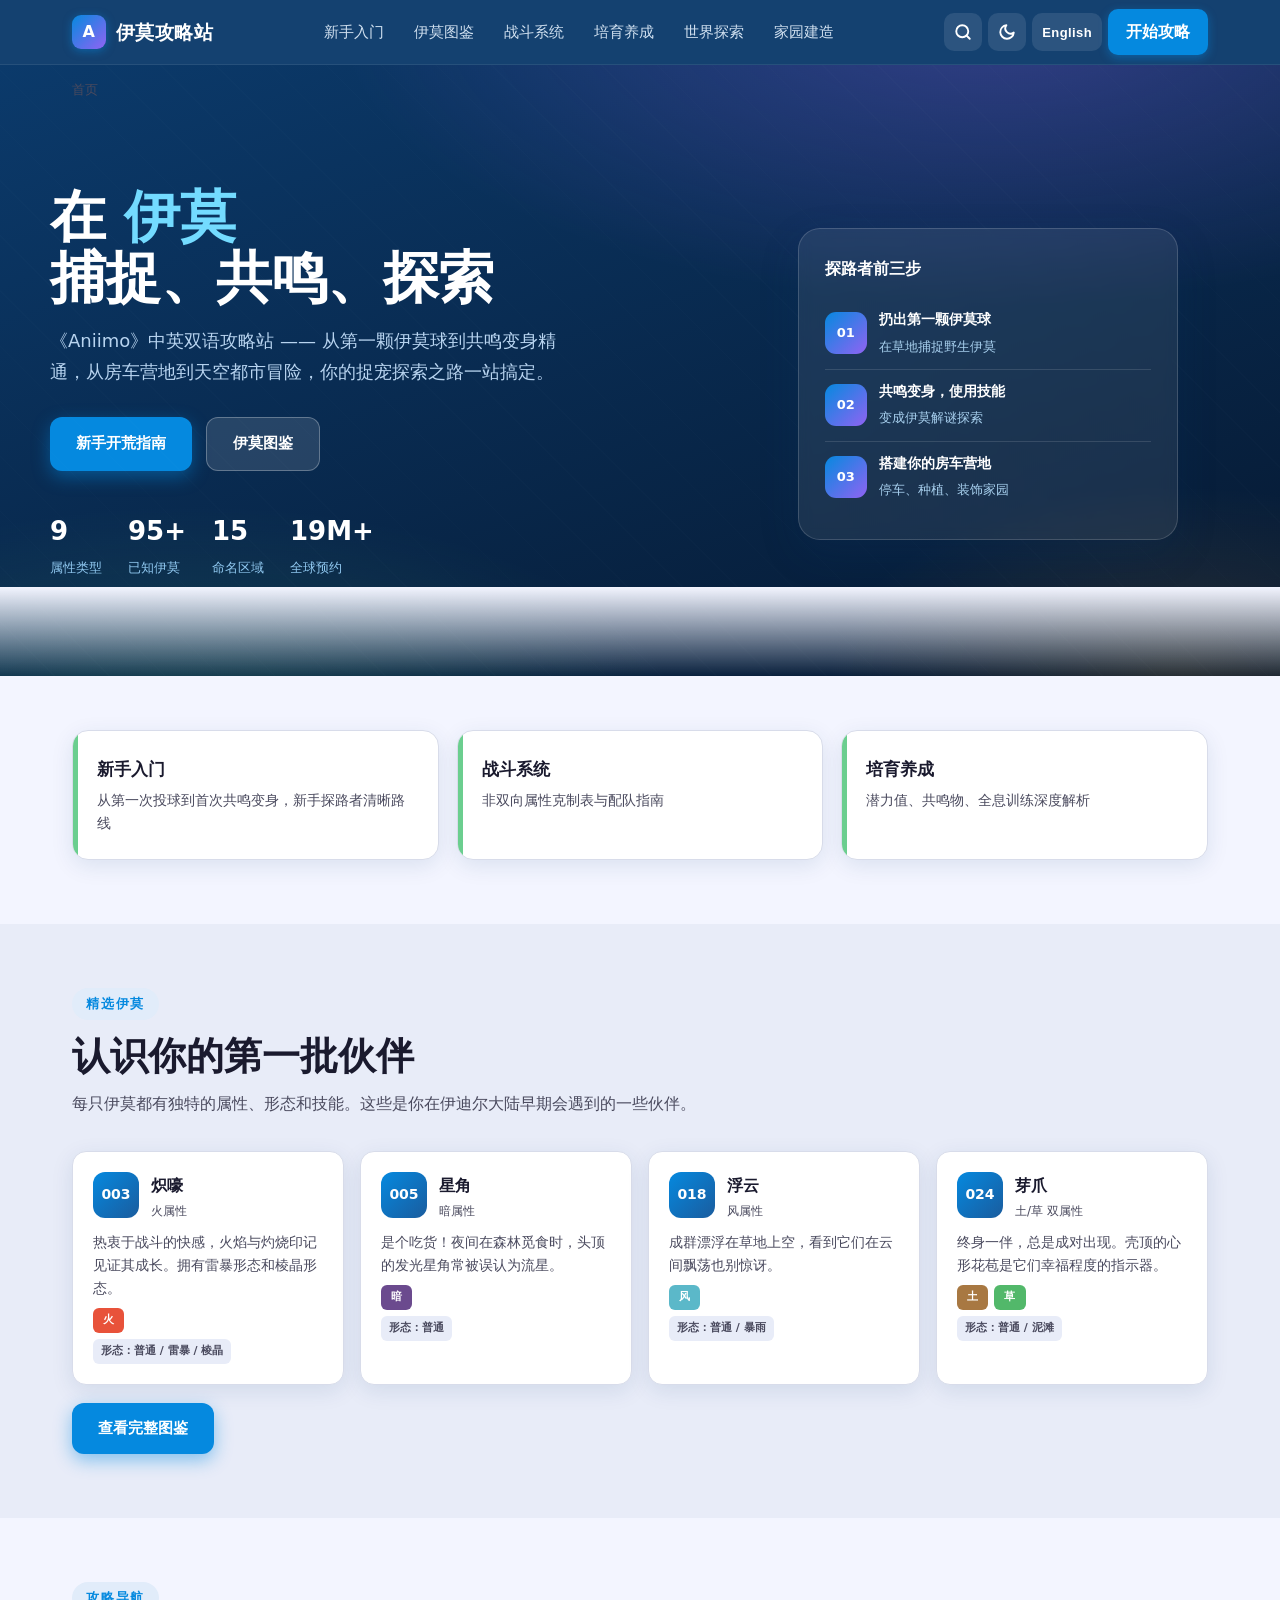
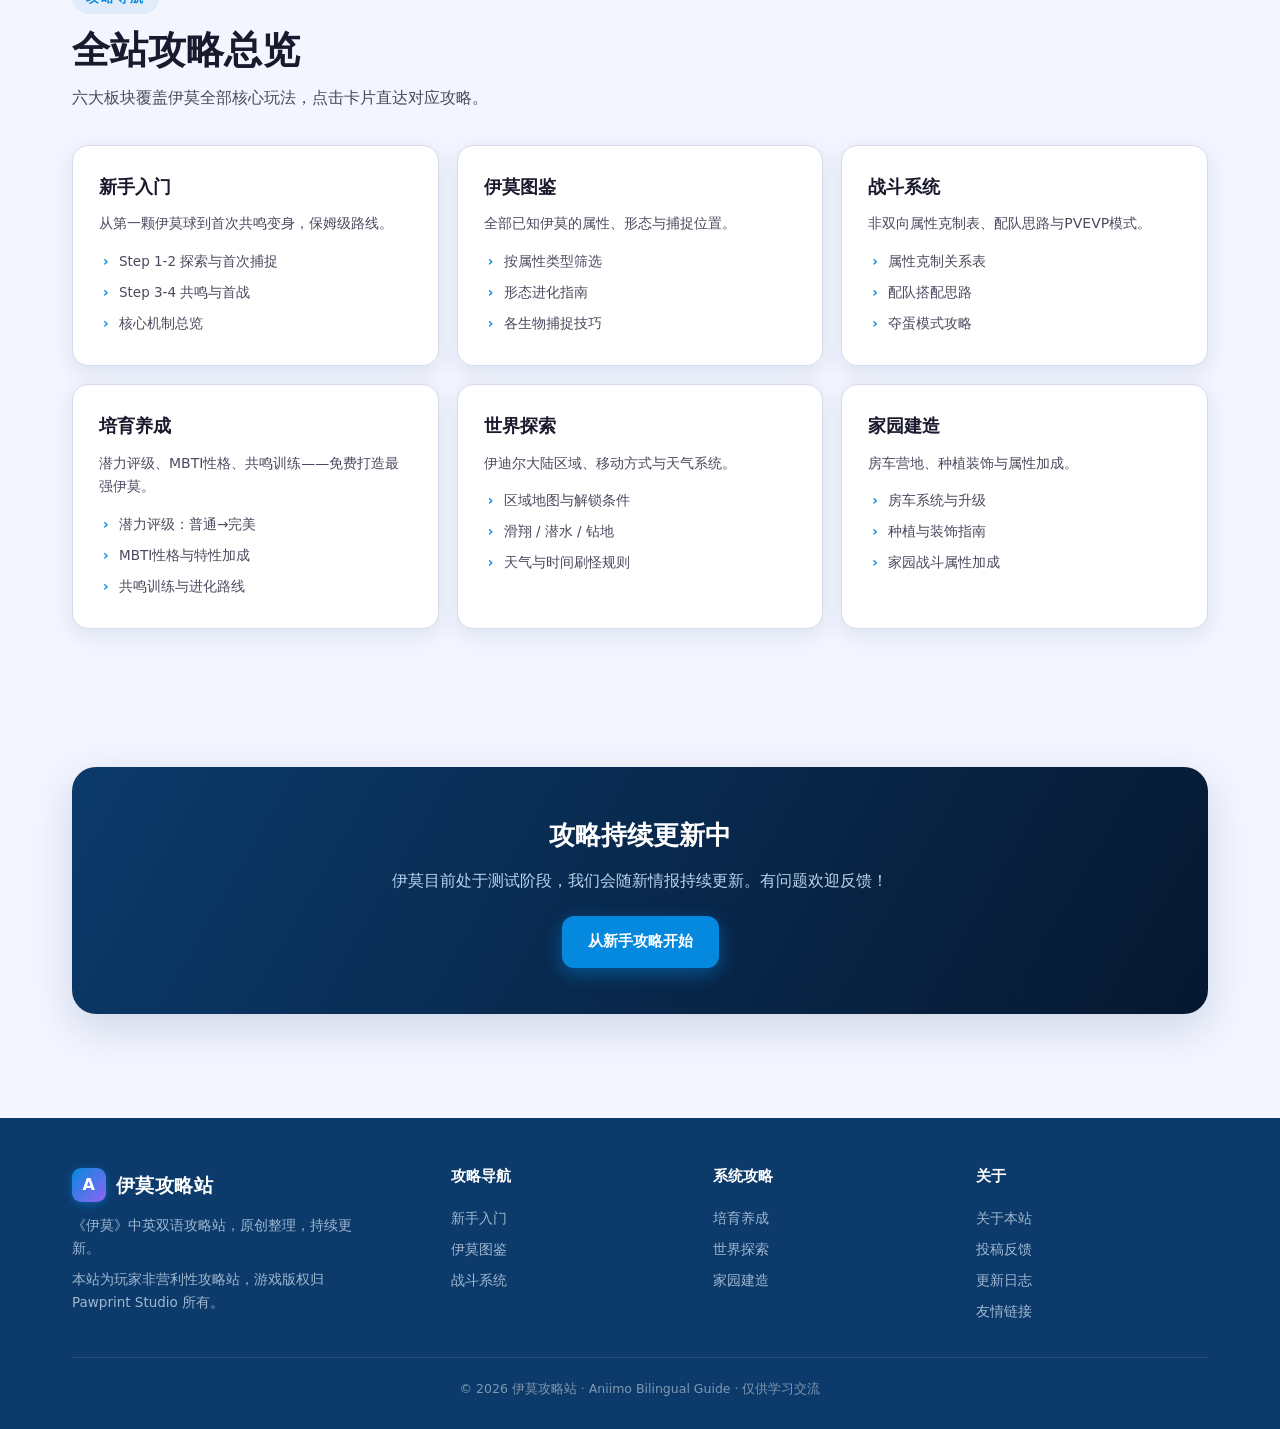
==== index.html @ c6b28637 "feat: Aniimo bilingual guide site - all pages complete with verified game data" ====
<!DOCTYPE html>
<html lang="zh-CN">
<head>
<meta charset="UTF-8">
<meta name="viewport" content="width=device-width, initial-scale=1.0">
<title>伊莫攻略站 | Aniimo 中英双语游戏攻略</title>
<meta name="description" content="《伊莫》(Aniimo) 中英双语攻略站：新手入门、伊莫图鉴、属性克制与战斗配队、培育养成深度解析、伊迪尔大陆世界探索、家园房车建造。免费开放世界捉宠RPG一站式攻略。">
<meta name="keywords" content="伊莫,Aniimo,攻略,捉宠,开放世界,属性克制,培育养成,伊迪尔大陆,家园建造,共鸣变身,Pawprint Studio">
<link rel="stylesheet" href="css/style.css">
<script type="application/ld+json">
{"@context":"https://schema.org","@type":"WebSite","name":"伊莫攻略站","alternateName":"Aniimo Bilingual Guide","inLanguage":"zh-CN","url":"index.html","about":"《伊莫》(Aniimo) 中英双语攻略站：新手入门、伊莫图鉴、属性克制与战斗配队、培育养成、世界探索、家园建造"}
</script>
</head>
<body>

<!-- ===== NAV ===== -->
<header class="nav">
  <div class="wrap nav-inner">
    <a href="index.html" class="brand"><span class="logo">A</span><span data-i18n="brand">伊莫攻略站</span></a>
    <nav class="nav-links" id="navLinks">
      <a href="getting-started.html" data-i18n="nav.getting-started">新手入门</a>
      <a href="creatures.html" data-i18n="nav.creatures">伊莫图鉴</a>
      <a href="combat.html" data-i18n="nav.combat">战斗系统</a>
      <a href="breeding.html" data-i18n="nav.breeding">培育养成</a>
      <a href="explore.html" data-i18n="nav.explore">世界探索</a>
      <a href="homeland.html" data-i18n="nav.homeland">家园建造</a>
    </nav>
    <div class="nav-utils">
      <button class="nav-btn search-btn" aria-label="搜索"><svg width="18" height="18" viewBox="0 0 24 24" fill="none" stroke="currentColor" stroke-width="2.5" stroke-linecap="round" stroke-linejoin="round"><circle cx="11" cy="11" r="8"/><line x1="21" y1="21" x2="16.65" y2="16.65"/></svg></button>
      <button class="nav-btn dark-btn" aria-label="暗色模式"><svg width="18" height="18" viewBox="0 0 24 24" fill="none" stroke="currentColor" stroke-width="2.5" stroke-linecap="round" stroke-linejoin="round"><path d="M21 12.79A9 9 0 1 1 11.21 3 7 7 0 0 0 21 12.79z"/></svg></button>
      <button class="nav-btn lang-btn" aria-label="语言">English</button>
      <a href="getting-started.html" class="nav-cta" data-i18n="nav.cta.start">开始攻略</a>
    </div>
    <button class="burger" id="burger" aria-label="菜单"><span></span><span></span><span></span></button>
  </div>
</header>

<!-- ===== HERO ===== -->
<div class="hero" id="top">
  <div class="wrap" style="padding-top:14px">
    <div class="breadcrumb" style="color:#b8d4f0"><span data-en="Home">首页</span></div>
  </div>
  <div class="wrap hero-grid">
    <div>
      <h1 data-en="Catch, Twine &amp; Explore&lt;br&gt;in &lt;span&gt;Aniimo&lt;/span&gt;">在 <span>伊莫</span><br>捕捉、共鸣、探索</h1>
      <p class="tag" data-en="The Aniimo bilingual guide — from your first Aniipod throw to Twining mastery, from RV camping to sky-city adventures. Your creature-catching journey, all in one place.">《Aniimo》中英双语攻略站 —— 从第一颗伊莫球到共鸣变身精通，从房车营地到天空都市冒险，你的捉宠探索之路一站搞定。</p>
      <div class="hero-btns">
        <a href="getting-started.html" class="btn btn-primary" data-en="Beginner Guide">新手开荒指南</a>
        <a href="creatures.html" class="btn btn-ghost" data-en="Aniimo Codex">伊莫图鉴</a>
      </div>
      <div class="hero-stats">
        <div class="s"><b>9</b><small data-en="Element Types">属性类型</small></div>
        <div class="s"><b>95+</b><small data-en="Known Aniimo">已知伊莫</small></div>
        <div class="s"><b>15</b><small data-en="Regions">命名区域</small></div>
        <div class="s"><b>19M+</b><small data-en="Pre-Registered">全球预约</small></div>
      </div>
    </div>
    <div class="hero-art">
      <div class="island-card">
        <h3 data-en="First 3 Steps as a Pathfinder">探路者前三步</h3>
        <div class="day-row"><div class="day-badge">01</div><div class="t"><b data-en="Throw Your First Aniipod">扔出第一颗伊莫球</b><small data-en="Catch a wild Aniimo in the meadows">在草地捕捉野生伊莫</small></div></div>
        <div class="day-row"><div class="day-badge">02</div><div class="t"><b data-en="Twine &amp; Use Skills">共鸣变身，使用技能</b><small data-en="Transform into Aniimo to solve puzzles">变成伊莫解谜探索</small></div></div>
        <div class="day-row"><div class="day-badge">03</div><div class="t"><b data-en="Build Your RV Camp">搭建你的房车营地</b><small data-en="Park, farm, and decorate your homeland">停车、种植、装饰家园</small></div></div>
      </div>
    </div>
  </div>
</div>

<!-- ===== QUICK ACCESS ===== -->
<section style="padding-top:54px">
  <div class="wrap">
    <div class="quick">
      <a href="getting-started.html" class="qcard"><h3 data-en="Beginner Guide">新手入门</h3><p data-en="From first throw to first Twine — a clear path for new Pathfinders">从第一次投球到首次共鸣变身，新手探路者清晰路线</p></a>
      <a href="combat.html" class="qcard"><h3 data-en="Combat System">战斗系统</h3><p data-en="Non-bidirectional type chart &amp; team building guide">非双向属性克制表与配队指南</p></a>
      <a href="breeding.html" class="qcard"><h3 data-en="Breeding">培育养成</h3><p data-en="Potential, resonance, training — deep dive into stats">潜力值、共鸣物、全息训练深度解析</p></a>
    </div>
  </div>
</section>

<!-- ===== FEATURED ANIIMO ===== -->
<section class="bg-alt">
  <div class="wrap">
    <span class="eyebrow" data-en="Featured Aniimo">精选伊莫</span>
    <h2 class="title" data-en="Meet Your First Companions">认识你的第一批伙伴</h2>
    <p class="subtitle" data-en="Each Aniimo has unique types, forms, and abilities. Here are some you'll encounter early in Idyll.">每只伊莫都有独特的属性、形态和技能。这些是你在伊迪尔大陆早期会遇到的一些伙伴。</p>
    <div class="res-grid">
      <div class="creature-card">
        <div class="creature-head">
          <div class="creature-no">003</div>
          <div><h4 data-en="Scorchhowl">炽嚎</h4><div class="cn-name" data-en="Fire type">火属性</div></div>
        </div>
        <p data-en="Loves the thrill of battle. Flame and burning marks mark their growth. Has Thunderstorm and Prismana forms.">热衷于战斗的快感，火焰与灼烧印记见证其成长。拥有雷暴形态和棱晶形态。</p>
        <div class="type-row"><span class="type-badge t-fire" data-en="Fire">火</span></div>
        <div class="form-tag" data-en="Forms: Normal / Thunderstorm / Prismana">形态：普通 / 雷暴 / 棱晶</div>
      </div>
      <div class="creature-card">
        <div class="creature-head">
          <div class="creature-no">005</div>
          <div><h4 data-en="Celestis">星角</h4><div class="cn-name" data-en="Dark type">暗属性</div></div>
        </div>
        <p data-en="Loves food! The glowing stars on their heads are often mistaken for comets when they search the forest at night.">是个吃货！夜间在森林觅食时，头顶的发光星角常被误认为流星。</p>
        <div class="type-row"><span class="type-badge t-dark" data-en="Dark">暗</span></div>
        <div class="form-tag" data-en="Forms: Normal">形态：普通</div>
      </div>
      <div class="creature-card">
        <div class="creature-head">
          <div class="creature-no">018</div>
          <div><h4 data-en="Nimbi">浮云</h4><div class="cn-name" data-en="Wind type">风属性</div></div>
        </div>
        <p data-en="Floats in small groups above grasslands. Don't be surprised to see them drifting in the clouds.">成群漂浮在草地上空，看到它们在云间飘荡也别惊讶。</p>
        <div class="type-row"><span class="type-badge t-wind" data-en="Wind">风</span></div>
        <div class="form-tag" data-en="Forms: Normal / Rainstorm">形态：普通 / 暴雨</div>
      </div>
      <div class="creature-card">
        <div class="creature-head">
          <div class="creature-no">024</div>
          <div><h4 data-en="Budclaw">芽爪</h4><div class="cn-name" data-en="Earth / Grass dual type">土/草 双属性</div></div>
        </div>
        <p data-en="Mates for life, always found in pairs. The heartbloom atop their shells shows their happiness.">终身一伴，总是成对出现。壳顶的心形花苞是它们幸福程度的指示器。</p>
        <div class="type-row"><span class="type-badge t-earth" data-en="Earth">土</span><span class="type-badge t-grass" data-en="Grass">草</span></div>
        <div class="form-tag" data-en="Forms: Normal / Mudflat">形态：普通 / 泥滩</div>
      </div>
    </div>
    <div style="margin-top:18px"><a href="creatures.html" class="btn btn-primary" data-en="View Full Codex">查看完整图鉴</a></div>
  </div>
</section>

<!-- ===== GUIDE OVERVIEW ===== -->
<section>
  <div class="wrap">
    <span class="eyebrow" data-en="Guide Navigation">攻略导航</span>
    <h2 class="title" data-en="Site Guide Overview">全站攻略总览</h2>
    <p class="subtitle" data-en="Six sections covering all core Aniimo gameplay. Click a card to jump to the guide.">六大板块覆盖伊莫全部核心玩法，点击卡片直达对应攻略。</p>
    <div class="feature-grid">
      <a href="getting-started.html" class="fcard"><h4 data-en="Beginner Guide">新手入门</h4><p data-en="From your first Aniipod to your first Twine — a step-by-step path.">从第一颗伊莫球到首次共鸣变身，保姆级路线。</p><ul><li data-en="Step 1-2: Explore &amp; first catches">Step 1-2 探索与首次捕捉</li><li data-en="Step 3-4: Twining &amp; first battles">Step 3-4 共鸣与首战</li><li data-en="Core mechanics overview">核心机制总览</li></ul></a>
      <a href="creatures.html" class="fcard"><h4 data-en="Aniimo Codex">伊莫图鉴</h4><p data-en="All known Aniimo with types, forms, and catch locations.">全部已知伊莫的属性、形态与捕捉位置。</p><ul><li data-en="Filterable by element type">按属性类型筛选</li><li data-en="Form evolution guide">形态进化指南</li><li data-en="Catch tips per creature">各生物捕捉技巧</li></ul></a>
      <a href="combat.html" class="fcard"><h4 data-en="Combat System">战斗系统</h4><p data-en="Non-bidirectional type chart, team building, and PVEVP mode.">非双向属性克制表、配队思路与PVEVP模式。</p><ul><li data-en="Type effectiveness chart">属性克制关系表</li><li data-en="Team comp strategies">配队搭配思路</li><li data-en="Egg Heist PVEVP guide">夺蛋模式攻略</li></ul></a>
      <a href="breeding.html" class="fcard"><h4 data-en="Breeding">培育养成</h4><p data-en="Potential Score, MBTI traits, Resonance Training — max your Aniimo for free.">潜力评级、MBTI性格、共鸣训练——免费打造最强伊莫。</p><ul><li data-en="Potential: Common → Perfect">潜力评级：普通→完美</li><li data-en="MBTI personality &amp; trait buffs">MBTI性格与特性加成</li><li data-en="Resonance Training &amp; evolution">共鸣训练与进化路线</li></ul></a>
      <a href="explore.html" class="fcard"><h4 data-en="World Explore">世界探索</h4><p data-en="Idyll continent regions, movement, and weather.">伊迪尔大陆区域、移动方式与天气系统。</p><ul><li data-en="Region map &amp; unlock conditions">区域地图与解锁条件</li><li data-en="Glide / Dive / Burrow">滑翔 / 潜水 / 钻地</li><li data-en="Weather &amp; time spawn rules">天气与时间刷怪规则</li></ul></a>
      <a href="homeland.html" class="fcard"><h4 data-en="Homeland">家园建造</h4><p data-en="RV camping, farming, decoration, and stat bonuses.">房车营地、种植装饰与属性加成。</p><ul><li data-en="RV system &amp; upgrades">房车系统与升级</li><li data-en="Farming &amp; decoration guide">种植与装饰指南</li><li data-en="Homeland combat bonuses">家园战斗属性加成</li></ul></a>
    </div>
  </div>
</section>

<!-- ===== CTA ===== -->
<section>
  <div class="wrap">
    <div class="cta-strip">
      <h3 data-en="Guides Continuously Updated">攻略持续更新中</h3>
      <p data-en="Aniimo is currently in testing. We'll update content as new info arrives. Feedback welcome!">伊莫目前处于测试阶段，我们会随新情报持续更新。有问题欢迎反馈！</p>
      <a href="getting-started.html" class="btn btn-primary" data-en="Start with Beginner Guide">从新手攻略开始</a>
    </div>
  </div>
</section>

<!-- ===== FOOTER ===== -->
<footer>
  <div class="wrap">
    <div class="foot-grid">
      <div class="foot-brand">
        <a href="index.html" class="brand" style="color:#fff"><span class="logo">A</span><span data-en="Aniimo Guide">伊莫攻略站</span></a>
        <p data-i18n="foot.branddesc">《伊莫》中英双语攻略站，原创整理，持续更新。</p>
        <p class="disclaimer" data-en="This is a non-profit fan guide site. Game rights belong to Pawprint Studio.">本站为玩家非营利性攻略站，游戏版权归 Pawprint Studio 所有。</p>
      </div>
      <div><h4 data-i18n="foot.nav">攻略导航</h4><a href="getting-started.html" data-en="Beginner">新手入门</a><a href="creatures.html" data-en="Codex">伊莫图鉴</a><a href="combat.html" data-en="Combat">战斗系统</a></div>
      <div><h4 data-i18n="foot.systems">系统攻略</h4><a href="breeding.html" data-en="Breeding">培育养成</a><a href="explore.html" data-en="Explore">世界探索</a><a href="homeland.html" data-en="Homeland">家园建造</a></div>
      <div><h4 data-i18n="foot.about">关于</h4><a href="#" data-i18n="foot.aboutus">关于本站</a><a href="#" data-i18n="foot.feedback">投稿反馈</a><a href="#" data-i18n="foot.changelog">更新日志</a><a href="#" data-en="Links">友情链接</a></div>
    </div>
    <div class="foot-bottom" data-i18n="foot.copy">© 2026 伊莫攻略站 · Aniimo Bilingual Guide · 仅供学习交流</div>
  </div>
</footer>

<button id="toTop" aria-label="返回顶部" data-en="Top">顶部</button>
<div class="search-overlay" id="searchOverlay">
  <div class="search-panel">
    <div class="search-input-wrap">
      <span class="s-ico"></span>
      <input type="text" placeholder="搜索伊莫、属性、攻略…">
      <button class="search-close" aria-label="关闭">×</button>
    </div>
    <div class="search-results"></div>
  </div>
</div>
<script src="js/common.js"></script>
</body>
</html>
---- css/style.css ----
/* ===== Aniimo Guide - Shared Styles ===== */
:root{
  --sky-deep:#0B3A6B;      /* 深空蓝 - 导航/hero背景 */
  --sky:#1A5C9E;           /* 天空蓝 */
  --azure:#0589DF;         /* 亮天蓝 - 主操作色 */
  --azure-2:#3BA8F0;       /* 浅天蓝 */
  --cyan:#73DBFF;          /* 青光 - 高亮点缀 */
  --violet:#9063F3;        /* 幻紫 - 共鸣/Twine系统 */
  --violet-2:#A373D2;      /* 浅紫 */
  --leaf:#51B17A;          /* 翠绿 - 探索/自然 */
  --leaf-2:#6BCE8F;        /* 浅翠绿 */
  --amber:#E8A534;         /* 琥珀金 - 冒险/CTA */
  --amber-2:#F5C054;       /* 亮琥珀 */
  --coral:#E46161;         /* 珊瑚红 - 危险/火属性 */
  --ink:#1A1A2E;           /* 墨蓝黑 */
  --ink-soft:#4A4A5E;      /* 柔墨 */
  --heading:#1A1A2E;       /* 标题色 */
  --mist:#F3F5FF;          /* 雾白背景 */
  --mist-2:#E8ECF8;        /* 浅雾 */
  --mist-3:#FAFBFE;        /* 极浅雾 */
  --line:#D8DCEA;          /* 分割线 */
  --card:#ffffff;
  --shadow:0 6px 22px rgba(11,58,107,.10);
  --shadow-lg:0 14px 40px rgba(11,58,107,.16);
  --radius:16px;
  --maxw:1180px;
}
*{box-sizing:border-box;margin:0;padding:0}
html{scroll-behavior:smooth;scroll-padding-top:78px}
body{
  font-family:"Segoe UI","PingFang SC","Microsoft YaHei",system-ui,sans-serif;
  color:var(--ink);
  background:var(--mist);
  line-height:1.7;
  -webkit-font-smoothing:antialiased;
  transition:background .3s,color .3s;
}
a{color:inherit;text-decoration:none}
img{max-width:100%;display:block}

/* ===== DARK MODE ===== */
body.dark{
  --sky-deep:#061830;
  --heading:#e0e6f5;
  --sky:#0F2D52;
  --ink:#dde2f0;
  --ink-soft:#a0a8c0;
  --mist:#0E1220;
  --mist-2:#141a2e;
  --mist-3:#0A0E1A;
  --line:#252D45;
  --card:#161C2E;
  --shadow:0 6px 22px rgba(0,0,0,.4);
  --shadow-lg:0 14px 40px rgba(0,0,0,.55);
}
body.dark .bg-alt{background:#0C1020}
body.dark tr:hover td{background:#1C2238}
body.dark .chip{background:var(--card)}
body.dark .search-box{background:var(--card)}
body.dark .calc-result{background:#121828}
body.dark .stat-pill{background:var(--mist-2)}
body.dark .type-badge{opacity:.9}
body.dark .eyebrow{background:#1E2440}
body.dark .tagline{background:#121A2E;color:var(--cyan)}
body.dark .creature-card .type-row{background:var(--mist-2)}
body.dark .calc-result .rline .pos{color:#4ade80}
body.dark .map-card .num{color:#161C2E}

.wrap{max-width:var(--maxw);margin:0 auto;padding:0 22px}
section{padding:64px 0}

/* ===== Typography ===== */
.eyebrow{
  display:inline-block;font-size:13px;font-weight:700;letter-spacing:.14em;
  text-transform:uppercase;color:var(--azure);background:#E1ECFA;
  padding:5px 14px;border-radius:999px;margin-bottom:14px;
}
h2.title{font-size:clamp(26px,4vw,38px);line-height:1.2;color:var(--heading);margin-bottom:10px;font-weight:800}
.subtitle{color:var(--ink-soft);max-width:680px;margin-bottom:34px;font-size:16px}
.lead{font-size:17px}

/* ===== NAV ===== */
header.nav{
  position:sticky;top:0;z-index:100;
  background:rgba(11,58,107,.96);backdrop-filter:blur(8px);
  border-bottom:1px solid rgba(255,255,255,.08);
}
.nav-inner{display:flex;align-items:center;justify-content:space-between;height:64px;flex-wrap:nowrap;gap:12px}
.brand{display:flex;align-items:center;gap:10px;color:#fff;font-weight:800;font-size:19px;letter-spacing:.02em;flex-shrink:0;white-space:nowrap}
.brand .logo{
  width:34px;height:34px;border-radius:9px;display:grid;place-items:center;
  background:linear-gradient(135deg,var(--azure),var(--violet));font-size:16px;font-weight:900;color:#fff;
  box-shadow:0 2px 8px rgba(5,137,223,.5);
}
.nav-links{display:flex;align-items:center;gap:4px}
.nav-links a{
  color:#d0e0f0;font-size:14.5px;font-weight:500;padding:8px 13px;border-radius:9px;transition:.18s;
}
.nav-links a:hover{background:rgba(255,255,255,.12);color:#fff}
.nav-links a.active{background:rgba(144,99,243,.25);color:var(--violet-2)}
.nav-cta{
  background:var(--azure);color:#fff!important;padding:9px 18px;border-radius:10px;font-weight:700;
  box-shadow:0 3px 10px rgba(5,137,223,.45);
}
.nav-cta:hover{background:var(--azure-2);transform:translateY(-1px)}
.burger{display:none;flex-direction:column;gap:5px;background:none;border:0;cursor:pointer;padding:8px}
.burger span{width:24px;height:2.5px;background:#fff;border-radius:2px;transition:.25s}

/* nav utility buttons (search / dark / lang) */
.nav-utils{display:flex;align-items:center;gap:6px;flex-shrink:0}
.nav-btn{
  width:38px;height:38px;border-radius:10px;border:0;cursor:pointer;background:rgba(255,255,255,.1);
  color:#fff;font-size:14px;font-weight:700;display:grid;place-items:center;transition:.18s;flex-shrink:0;
}
.nav-btn:hover{background:rgba(255,255,255,.22)}
.nav-btn.lang-btn{width:auto;padding:0 10px;font-size:13px;font-weight:700;letter-spacing:.03em}
.nav-btn svg{display:block;color:#fff}
.search-input-wrap .s-ico{display:grid;place-items:center;color:var(--ink-soft)}
.search-input-wrap .s-ico svg{display:block}

/* ===== SEARCH OVERLAY ===== */
.search-overlay{
  position:fixed;inset:0;z-index:200;background:rgba(6,24,48,.85);backdrop-filter:blur(6px);
  display:none;align-items:flex-start;justify-content:center;padding-top:12vh;
}
.search-overlay.show{display:flex}
.search-panel{
  width:100%;max-width:640px;background:var(--card);border:1px solid var(--line);border-radius:18px;
  box-shadow:var(--shadow-lg);overflow:hidden;margin:0 16px;
}
.search-input-wrap{display:flex;align-items:center;gap:10px;padding:16px 20px;border-bottom:1px solid var(--line)}
.search-input-wrap input{
  flex:1;border:0;outline:0;background:none;font-size:17px;color:var(--ink);font-family:inherit;
}
.search-input-wrap .s-ico{font-size:15px;font-weight:700;opacity:.6}
.search-close{background:none;border:0;cursor:pointer;font-size:20px;color:var(--ink-soft);padding:4px 8px;border-radius:8px;font-weight:700}
.search-close:hover{background:var(--mist)}
.search-results{max-height:50vh;overflow-y:auto}
.search-results .sr-item{display:block;padding:13px 20px;border-bottom:1px solid var(--line);transition:.15s}
.search-results .sr-item:hover{background:var(--mist)}
.search-results .sr-item .sr-page{font-size:11px;font-weight:700;color:var(--azure);text-transform:uppercase;letter-spacing:.06em}
.search-results .sr-item .sr-title{font-size:15px;color:var(--ink);margin:2px 0}
.search-results .sr-item .sr-snippet{font-size:12.5px;color:var(--ink-soft);overflow:hidden;text-overflow:ellipsis;white-space:nowrap}
.search-results .sr-empty{padding:30px;text-align:center;color:var(--ink-soft);font-size:14px}

/* ===== HERO ===== */
.hero{
  position:relative;overflow:hidden;color:#fff;
  background:
    radial-gradient(900px 420px at 15% 110%,rgba(81,177,122,.22),transparent 55%),
    radial-gradient(1100px 480px at 78% -8%,rgba(144,99,243,.30),transparent 60%),
    radial-gradient(700px 380px at 92% 100%,rgba(232,165,52,.14),transparent 50%),
    linear-gradient(160deg,var(--sky-deep) 0%,#061830 100%);
}
.hero::before{
  content:"";position:absolute;inset:0;pointer-events:none;opacity:.5;
  background-image:repeating-linear-gradient(45deg,transparent 0 38px,rgba(255,255,255,.018) 38px 39px);
}
.hero::after{
  content:"";position:absolute;left:0;right:0;bottom:-1px;height:90px;
  background:linear-gradient(var(--mist),transparent);pointer-events:none;
}
.hero-grid{display:grid;grid-template-columns:1.15fr .85fr;gap:40px;align-items:center;padding:78px 0 96px}
.hero h1{font-size:clamp(34px,5.4vw,56px);line-height:1.08;font-weight:900;letter-spacing:-.01em}
.hero h1 span{color:var(--cyan)}
.hero p.tag{font-size:18px;color:#b8d4f0;margin:18px 0 30px;max-width:520px}
.hero-btns{display:flex;gap:14px;flex-wrap:wrap}
.btn{
  display:inline-flex;align-items:center;gap:8px;padding:13px 26px;border-radius:12px;
  font-weight:700;font-size:15px;cursor:pointer;border:0;transition:.2s;
}
.btn-primary{background:var(--azure);color:#fff;box-shadow:0 6px 18px rgba(5,137,223,.45)}
.btn-primary:hover{background:var(--azure-2);transform:translateY(-2px)}
.btn-ghost{background:rgba(255,255,255,.12);color:#fff;border:1px solid rgba(255,255,255,.28)}
.btn-ghost:hover{background:rgba(255,255,255,.22)}
.hero-stats{display:flex;gap:26px;margin-top:38px;flex-wrap:wrap}
.hero-stats .s b{display:block;font-size:26px;color:#fff}
.hero-stats .s small{color:#90c8f0;font-size:13px}

/* hero side card */
.hero-art{position:relative;height:340px;display:grid;place-items:center}
.island-card{
  width:100%;max-width:380px;background:rgba(255,255,255,.08);border:1px solid rgba(255,255,255,.16);
  border-radius:22px;padding:26px;backdrop-filter:blur(6px);box-shadow:var(--shadow-lg);
}
.island-card h3{font-size:16px;color:#fff;margin-bottom:16px;display:flex;align-items:center;gap:8px}
.day-row{display:flex;align-items:center;gap:12px;padding:10px 0;border-top:1px solid rgba(255,255,255,.12)}
.day-row:first-of-type{border-top:0}
.day-badge{width:42px;height:42px;border-radius:11px;display:grid;place-items:center;font-weight:800;font-size:13px;background:linear-gradient(135deg,var(--azure),var(--violet));flex-shrink:0}
.day-row .t b{display:block;font-size:14px;color:#fff}
.day-row .t small{color:#a8d0ee;font-size:12.5px}

/* ===== QUICK CARDS (homepage) ===== */
.quick{display:grid;grid-template-columns:repeat(3,1fr);gap:18px}
.qcard{
  background:var(--card);border:1px solid var(--line);border-radius:var(--radius);
  padding:24px;box-shadow:var(--shadow);transition:.2s;cursor:pointer;position:relative;overflow:hidden;
}
.qcard::before{content:"";position:absolute;inset:0 auto 0 0;width:5px;background:var(--leaf-2);transition:.2s}
.qcard:hover{transform:translateY(-4px);box-shadow:var(--shadow-lg)}
.qcard:hover::before{background:var(--azure)}
.qcard .ico{font-size:30px;margin-bottom:12px}
.qcard h3{font-size:17px;color:var(--heading);margin-bottom:5px}
.qcard p{font-size:13.5px;color:var(--ink-soft)}

/* ===== TIMELINE (beginner) ===== */
.timeline{position:relative;margin-top:10px}
.timeline::before{content:"";position:absolute;left:23px;top:6px;bottom:6px;width:3px;background:var(--line);border-radius:3px}
.tl-item{display:flex;gap:22px;padding:0 0 26px;position:relative}
.tl-dot{
  width:50px;height:50px;border-radius:14px;flex-shrink:0;z-index:1;display:grid;place-items:center;
  font-weight:800;color:#fff;font-size:14px;box-shadow:0 4px 12px rgba(5,137,223,.4);
  background:linear-gradient(135deg,var(--azure),var(--violet));
}
.tl-body{background:var(--card);border:1px solid var(--line);border-radius:14px;padding:18px 22px;box-shadow:var(--shadow);flex:1}
.tl-body h4{color:var(--heading);font-size:17px;margin-bottom:8px}
.tl-body ul{list-style:none}
.tl-body li{padding:4px 0 4px 22px;position:relative;font-size:14.5px;color:var(--ink-soft)}
.tl-body li::before{content:"";position:absolute;left:0;top:11px;width:8px;height:8px;border-radius:50%;background:var(--azure)}
.tl-body li b{color:var(--heading)}

/* ===== CREATURE CARDS (codex) ===== */
.res-grid{display:grid;grid-template-columns:repeat(auto-fill,minmax(230px,1fr));gap:16px}
.creature-card{background:var(--card);border:1px solid var(--line);border-radius:14px;padding:20px;box-shadow:var(--shadow);transition:.2s;overflow:hidden}
.creature-card:hover{transform:translateY(-3px);box-shadow:var(--shadow-lg);border-color:var(--violet-2)}
.creature-head{display:flex;align-items:flex-start;gap:12px;margin-bottom:10px}
.creature-no{width:46px;height:46px;border-radius:12px;display:grid;place-items:center;font-size:14px;font-weight:800;color:#fff;background:linear-gradient(135deg,var(--azure),var(--sky));flex-shrink:0}
.creature-card h4{font-size:16px;color:var(--heading)}
.creature-card .cn-name{font-size:12px;color:var(--ink-soft);margin-top:2px}
.creature-card p{font-size:13.5px;color:var(--ink-soft)}
.type-row{display:flex;gap:6px;flex-wrap:wrap;margin-top:8px}
.type-badge{font-size:11px;font-weight:700;padding:3px 10px;border-radius:6px;color:#fff;letter-spacing:.03em}
.t-fire{background:#E8523A}.t-water{background:#3B9DE8}.t-grass{background:#52B86A}
.t-electric{background:#F5C534}.t-dark{background:#6B4A8E}.t-wind{background:#5BB8C9}
.t-earth{background:#A87842}.t-light{background:#E8C84A}.t-ice{background:#5BC8E8}
.form-tag{display:inline-block;font-size:11px;font-weight:600;background:var(--mist-2);color:var(--ink-soft);padding:3px 8px;border-radius:6px;margin-top:6px}

/* ===== SEARCH & CHIPS ===== */
.chips{display:flex;gap:8px;flex-wrap:wrap;margin-bottom:22px}
.chip{
  border:1.5px solid var(--line);background:var(--card);color:var(--ink-soft);padding:8px 15px;
  border-radius:999px;font-size:13.5px;font-weight:600;cursor:pointer;transition:.18s;
}
.chip:hover{border-color:var(--azure);color:var(--azure)}
.chip.active{background:var(--azure);border-color:var(--azure);color:#fff}

/* ===== FEATURE CARDS ===== */
.feature-grid{display:grid;grid-template-columns:repeat(auto-fit,minmax(280px,1fr));gap:18px}
.fcard{background:var(--card);border:1px solid var(--line);border-radius:var(--radius);padding:26px;box-shadow:var(--shadow);transition:.2s}
.fcard:hover{transform:translateY(-3px);box-shadow:var(--shadow-lg)}
.fcard .ico{font-size:34px;margin-bottom:14px}
.fcard h4{color:var(--heading);font-size:18px;margin-bottom:10px}
.fcard p{font-size:14px;color:var(--ink-soft);margin-bottom:10px}
.fcard ul{list-style:none}
.fcard li{font-size:13.5px;color:var(--ink-soft);padding:4px 0 4px 20px;position:relative}
.fcard li::before{content:"›";position:absolute;left:4px;color:var(--azure);font-weight:800}

/* ===== TYPE CHART (combat) ===== */
.type-chart-wrap{overflow-x:auto;border-radius:var(--radius);box-shadow:var(--shadow);margin-top:10px}
.type-chart{background:var(--card);border:1px solid var(--line);border-radius:var(--radius);overflow:hidden;min-width:720px}
.type-chart table{width:100%;border-collapse:collapse}
.type-chart th{background:var(--sky-deep);color:#fff;text-align:center;padding:12px 10px;font-size:13px}
.type-chart th.atk{font-size:11px;letter-spacing:.03em}
.type-chart td{text-align:center;padding:10px 8px;border-bottom:1px solid var(--line);border-right:1px solid var(--line);font-size:13px}
.type-chart td.row-head{background:var(--mist-2);font-weight:700;color:var(--heading);text-align:left;padding-left:14px}
.type-chart td .se{color:#2e7d32;font-weight:800}
.type-chart td .ne{color:var(--coral);font-weight:800}
.type-chart td .nn{color:var(--ink-soft);opacity:.4}
.type-chart td .re{color:var(--amber);font-weight:800}
.type-chart tr:hover td{background:rgba(5,137,223,.04)}
.type-chart tr:hover td.row-head{background:var(--mist-2)}

/* ===== TEAM CARDS (combat) ===== */
.team-grid{display:grid;grid-template-columns:repeat(auto-fill,minmax(260px,1fr));gap:16px;margin-top:10px}
.team-card{background:var(--card);border:1px solid var(--line);border-radius:14px;padding:22px;box-shadow:var(--shadow);transition:.2s;border-left:5px solid var(--azure)}
.team-card:hover{box-shadow:var(--shadow-lg)}
.team-card.t-dark{border-left-color:var(--violet)}
.team-card.t-grass{border-left-color:var(--leaf)}
.team-card.t-fire{border-left-color:var(--coral)}
.team-card h4{color:var(--heading);font-size:16px;margin-bottom:8px}
.team-card p{font-size:13.5px;color:var(--ink-soft)}
.team-card .team-members{display:flex;gap:6px;flex-wrap:wrap;margin-top:10px}
.team-card .team-members span{font-size:12px;background:var(--mist-2);padding:4px 10px;border-radius:6px;color:var(--ink)}

/* ===== TABLE (data) ===== */
.data-table{background:var(--card);border:1px solid var(--line);border-radius:var(--radius);overflow:hidden;box-shadow:var(--shadow);overflow-x:auto}
table{width:100%;border-collapse:collapse;min-width:620px}
th{background:var(--sky-deep);color:#fff;text-align:left;padding:14px 18px;font-size:13.5px;letter-spacing:.03em}
td{padding:13px 18px;border-bottom:1px solid var(--line);font-size:14px;color:var(--ink-soft)}
tr:hover td{background:var(--mist-3)}
td b{color:var(--heading)}
.region-tag{font-size:12px;font-weight:700;padding:3px 10px;border-radius:6px}
.r-meadow{background:#E1F5E1;color:#2e7d32}
.r-forest{background:#1A3A28;color:#6b8e4e}
.r-coast{background:#E0EEF5;color:#2c6f9e}
.r-sky{background:#EDE3F5;color:#6B4A8E}
.r-volcano{background:#FDE8E8;color:#c0392b}
.r-mountain{background:#E3EEF5;color:#3a6a8a}

/* ===== MAP / EXPLORE ===== */
.map-grid{display:grid;grid-template-columns:repeat(auto-fill,minmax(250px,1fr));gap:16px}
.map-card{background:var(--card);border:1px solid var(--line);border-radius:var(--radius);padding:22px;box-shadow:var(--shadow);transition:.2s;position:relative;overflow:hidden}
.map-card:hover{transform:translateY(-3px);box-shadow:var(--shadow-lg)}
.map-card h4{color:var(--heading);font-size:17px;margin-bottom:8px;position:relative}
.map-card p{font-size:13.5px;color:var(--ink-soft);position:relative}
.map-card ul{list-style:none;margin-top:8px}
.map-card li{font-size:13px;color:var(--ink-soft);padding:3px 0 3px 16px;position:relative}
.map-card li::before{content:"›";position:absolute;left:0;color:var(--azure);font-weight:800}
.map-card li b{color:var(--heading)}
.map-head{display:flex;align-items:center;gap:10px;margin-bottom:8px}
.map-head .num{width:34px;height:34px;border-radius:9px;display:grid;place-items:center;font-weight:800;font-size:13px;color:#fff;background:linear-gradient(135deg,var(--azure),var(--violet));flex-shrink:0;position:static}
.map-card.r-forest .map-head .num{background:linear-gradient(135deg,var(--leaf),var(--leaf-2))}
.map-card.r-sky .map-head .num{background:linear-gradient(135deg,var(--violet),var(--violet-2))}
.map-card.r-volcano .map-head .num{background:linear-gradient(135deg,var(--coral),#E88040)}
.map-card.r-coast .map-head .num{background:linear-gradient(135deg,#2c6f9e,var(--cyan))}
.map-card.r-mountain .map-head .num{background:linear-gradient(135deg,#3a6a8a,#5b8db8)}
.map-card .map-head h4{margin:0}

/* ===== CALCULATOR ===== */
.calc-box{background:var(--card);border:1px solid var(--line);border-radius:var(--radius);padding:24px;box-shadow:var(--shadow);margin-top:18px}
.calc-row{display:flex;align-items:center;gap:14px;margin-bottom:16px;flex-wrap:wrap}
.calc-row label{font-size:14px;font-weight:700;color:var(--heading);min-width:80px}
.calc-row select{flex:1;min-width:180px;padding:10px 14px;border:1.5px solid var(--line);border-radius:10px;font-size:14px;font-family:inherit;outline:0;transition:.15s}
.calc-row select:focus{border-color:var(--azure)}
.calc-row input[type=number]{width:90px;padding:10px 14px;border:1.5px solid var(--line);border-radius:10px;font-size:14px;font-family:inherit;outline:0;text-align:center}
.calc-row input[type=number]:focus{border-color:var(--azure)}
.calc-result{background:var(--mist);border:1px solid var(--line);border-radius:12px;padding:18px;margin-top:10px}
.calc-result .rline{display:flex;justify-content:space-between;align-items:center;padding:6px 0;font-size:14px}
.calc-result .rline b{color:var(--heading);font-size:16px}
.calc-result .rline .big{font-size:22px;font-weight:900;color:var(--azure)}
.calc-result .rline .pos{color:#2e7d32}
.calc-result .rline .neg{color:var(--coral)}
.calc-result .mat-line{display:flex;justify-content:space-between;align-items:center;padding:4px 0;font-size:14px;border-bottom:1px solid var(--line)}
.calc-result .mat-line:last-child{border-bottom:0}
.calc-result .mat-line .mat-name{color:var(--ink-soft)}
.calc-result .mat-line .mat-qty{font-weight:800;color:var(--heading);font-size:16px}

/* ===== HOMELAND / RV ===== */
.rv-grid{display:grid;grid-template-columns:repeat(auto-fill,minmax(280px,1fr));gap:16px}
.rv-card{background:var(--card);border:1px solid var(--line);border-radius:14px;padding:22px;box-shadow:var(--shadow);transition:.2s;border-top:4px solid var(--amber)}
.rv-card:hover{transform:translateY(-3px);box-shadow:var(--shadow-lg)}
.rv-card h4{color:var(--heading);font-size:17px;margin-bottom:8px}
.rv-card p{font-size:13.5px;color:var(--ink-soft)}
.rv-card ul{list-style:none;margin-top:8px}
.rv-card li{font-size:13px;color:var(--ink-soft);padding:3px 0 3px 16px;position:relative}
.rv-card li::before{content:"›";position:absolute;left:0;color:var(--amber);font-weight:800}
.rv-card li b{color:var(--heading)}

/* ===== CTA STRIP ===== */
.cta-strip{
  background:linear-gradient(120deg,var(--sky-deep),#061830);color:#fff;border-radius:24px;
  padding:46px;text-align:center;margin:10px 0;box-shadow:var(--shadow-lg);
}
.cta-strip h3{font-size:26px;margin-bottom:10px}
.cta-strip p{color:#b8d4f0;margin-bottom:22px}

/* ===== FOOTER ===== */
footer{background:var(--sky-deep);color:#b8c8d8;padding:46px 0 30px;margin-top:30px}
.foot-grid{display:grid;grid-template-columns:1.5fr 1fr 1fr 1fr;gap:30px;margin-bottom:30px}
footer h4{color:#fff;font-size:15px;margin-bottom:14px}
footer a{display:block;color:#a0b8d0;font-size:13.5px;padding:4px 0;transition:.15s}
footer a:hover{color:var(--cyan)}
.foot-brand p{font-size:13.5px;max-width:280px;margin-top:8px;color:#a0b8d0}
.foot-bottom{border-top:1px solid rgba(255,255,255,.1);padding-top:20px;text-align:center;font-size:12.5px;color:#8098b0}
.disclaimer{font-size:12px;color:#8098b0;margin-top:8px}

/* ===== BACK TO TOP ===== */
#toTop{
  position:fixed;right:24px;bottom:24px;width:48px;height:48px;border-radius:14px;border:0;cursor:pointer;
  background:var(--azure);color:#fff;font-size:13px;font-weight:800;box-shadow:0 6px 18px rgba(5,137,223,.5);
  opacity:0;visibility:hidden;transform:translateY(12px);transition:.25s;z-index:90;
}
#toTop.show{opacity:1;visibility:visible;transform:none}

/* ===== PAGE BREADCRUMB ===== */
.breadcrumb{font-size:13px;color:var(--ink-soft);margin-bottom:8px}
.breadcrumb a{color:var(--azure)}
.breadcrumb a:hover{text-decoration:underline}
.breadcrumb span{color:var(--ink-soft)}

/* ===== SECTION ALT BG ===== */
.bg-alt{background:var(--mist-2)}

/* ===== VERSION TAG ===== */
.ver-tag{display:inline-flex;align-items:center;gap:6px;font-size:12px;font-weight:700;color:var(--leaf);background:#E1F5E1;padding:5px 12px;border-radius:999px;margin-left:10px;vertical-align:middle}
.data-source{font-size:12px;color:var(--ink-soft);margin-top:16px;padding:10px 16px;background:var(--mist-2);border-radius:10px;border-left:3px solid var(--azure)}
.data-source b{color:var(--heading)}

/* ===== MISC ===== */
.stat-grid{display:grid;grid-template-columns:repeat(auto-fill,minmax(120px,1fr));gap:10px;margin-top:8px}
.stat-pill{background:var(--mist);border-radius:8px;padding:8px 12px;text-align:center;font-size:13px;color:var(--ink-soft)}
.stat-pill b{display:block;font-size:18px;color:var(--heading)}

/* ===== PVEVP MODE ===== */
.mode-grid{display:grid;grid-template-columns:repeat(auto-fill,minmax(300px,1fr));gap:16px;margin-top:10px}
.mode-card{background:var(--card);border:1px solid var(--line);border-radius:var(--radius);padding:24px;box-shadow:var(--shadow);transition:.2s;border-left:5px solid var(--violet)}
.mode-card:hover{box-shadow:var(--shadow-lg)}
.mode-card h4{color:var(--heading);font-size:18px;margin-bottom:10px}
.mode-card p{font-size:14px;color:var(--ink-soft)}
.mode-card .mode-tag{display:inline-block;font-size:11px;font-weight:700;padding:3px 10px;border-radius:6px;margin-bottom:8px}
.mode-card .mode-tag.pve{background:#E1F5E1;color:#2e7d32}
.mode-card .mode-tag.pvp{background:#FDE8E8;color:var(--coral)}
.mode-card .mode-tag.pvevp{background:#EDE3F5;color:var(--violet)}

/* ===== WEATHER/TIME TABLE ===== */
.weather-grid{display:grid;grid-template-columns:repeat(auto-fill,minmax(200px,1fr));gap:14px;margin-top:10px}
.weather-card{background:var(--card);border:1px solid var(--line);border-radius:12px;padding:16px;box-shadow:var(--shadow);text-align:center;transition:.2s}
.weather-card:hover{transform:translateY(-2px);box-shadow:var(--shadow-lg)}
.weather-card .w-icon{width:48px;height:48px;border-radius:12px;display:grid;place-items:center;margin:0 auto 10px;font-size:22px;font-weight:800;color:#fff}
.weather-card .w-icon.sun{background:linear-gradient(135deg,#F5C534,#E8A534)}
.weather-card .w-icon.rain{background:linear-gradient(135deg,#3B9DE8,#5BB8C9)}
.weather-card .w-icon.night{background:linear-gradient(135deg,#6B4A8E,#4A3070)}
.weather-card .w-icon.fog{background:linear-gradient(135deg,#A0A8C0,#7A8AAA)}
.weather-card .w-icon.storm{background:linear-gradient(135deg,#4A3070,#9063F3)}
.weather-card h5{font-size:14px;color:var(--heading);margin-bottom:4px}
.weather-card p{font-size:12px;color:var(--ink-soft)}

/* ===== RESPONSIVE ===== */
@media(max-width:880px){
  .nav-links{display:none}
  .burger{display:flex}
  .nav-links.open{display:flex;position:absolute;top:64px;left:0;right:0;flex-direction:column;background:var(--sky-deep);padding:12px;gap:2px;border-bottom:1px solid rgba(255,255,255,.1)}
  .nav-links.open a{width:100%}
  .nav-inner{flex-wrap:wrap;gap:8px;height:auto;min-height:64px;padding:10px 0}
  .brand{font-size:17px}
  .nav-cta{display:none}
  .hero-grid{grid-template-columns:1fr;padding:50px 0 70px}
  .hero-art{order:-1;height:auto}
  .quick{grid-template-columns:repeat(2,1fr)}
  .foot-grid{grid-template-columns:1fr 1fr}
  .hero h1{font-size:clamp(28px,8vw,42px)}
  .hero p.tag{font-size:16px}
  section{padding:48px 0}
  .cta-strip{padding:32px 20px}
  .cta-strip h3{font-size:22px}
}
@media(max-width:520px){
  .quick{grid-template-columns:1fr}
  .foot-grid{grid-template-columns:1fr}
  .hero-stats{gap:18px}
  .hero-stats .s b{font-size:22px}
  .nav-btn{width:34px;height:34px;font-size:13px}
  .nav-btn.lang-btn{font-size:12px;padding:0 8px}
  .wrap{padding:0 16px}
  h2.title{font-size:24px}
  .fcard,.qcard,.map-card,.rv-card,.creature-card,.team-card{padding:18px}
}
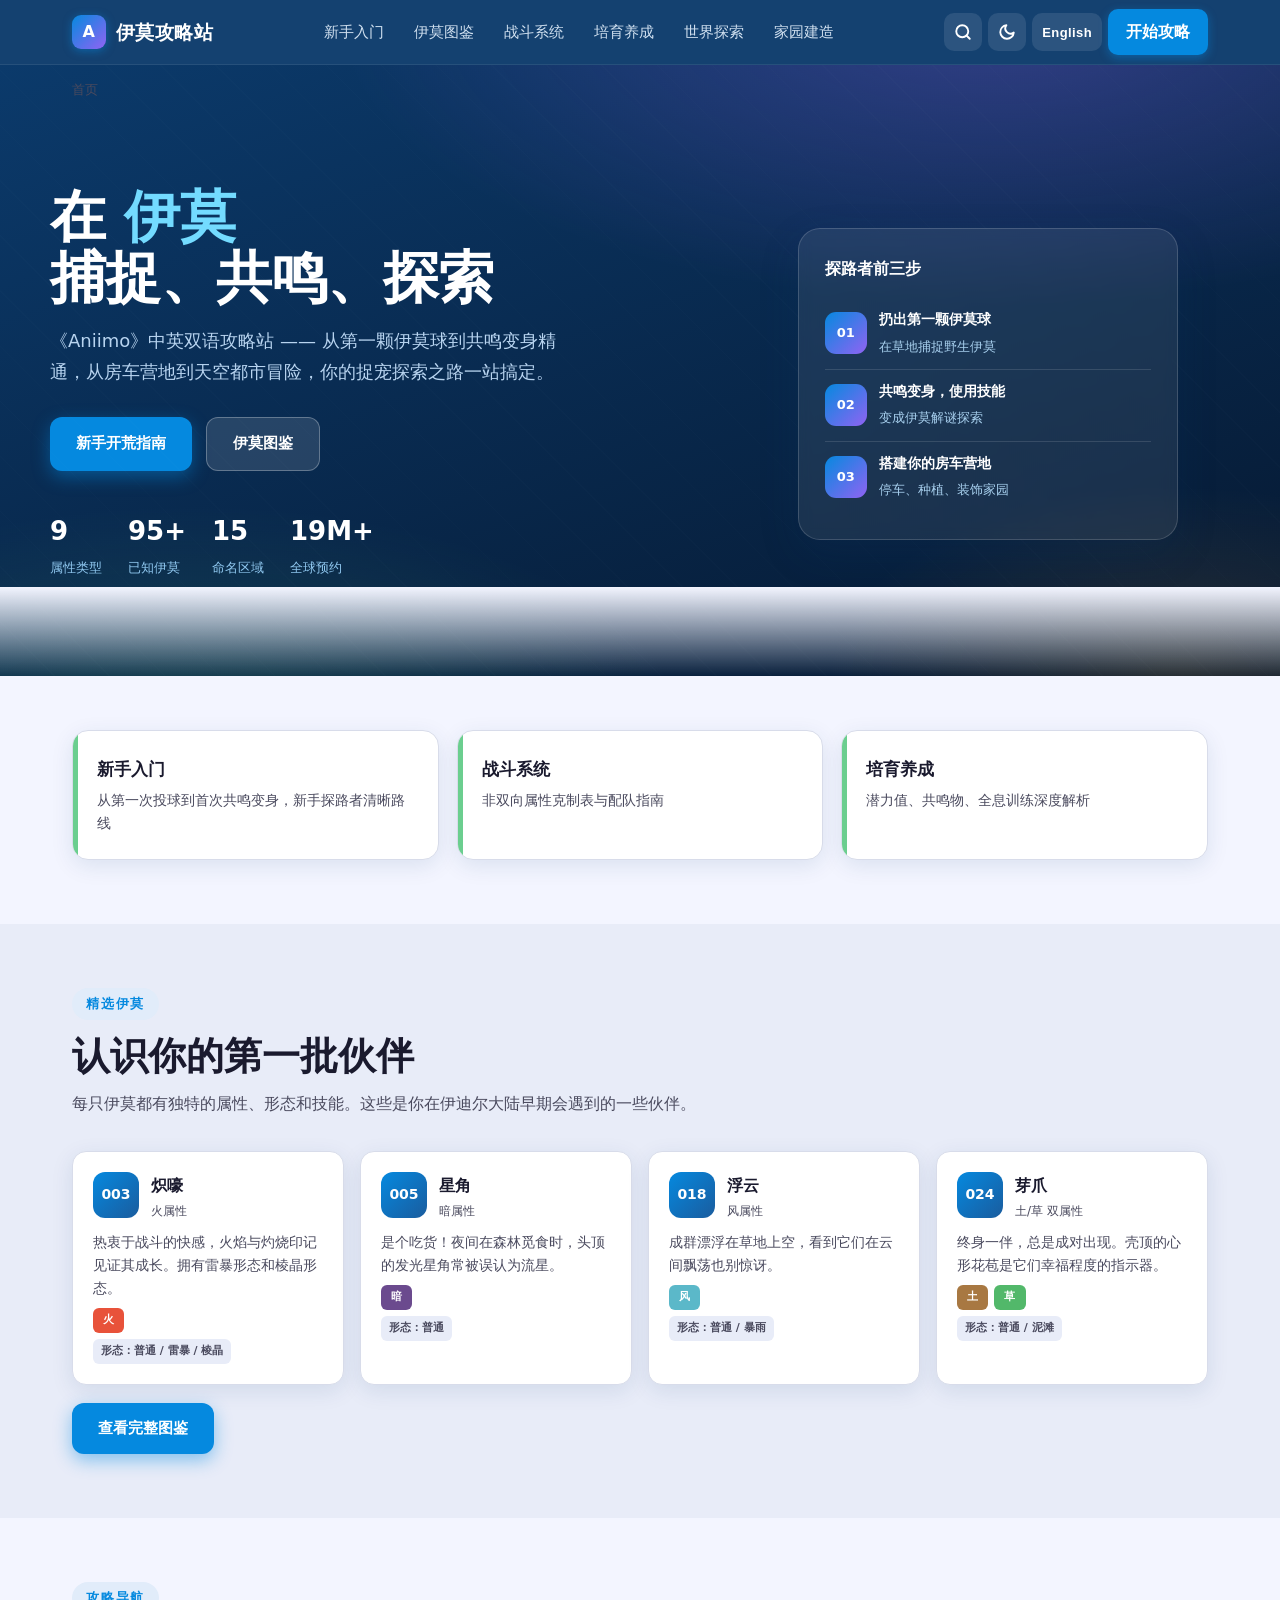
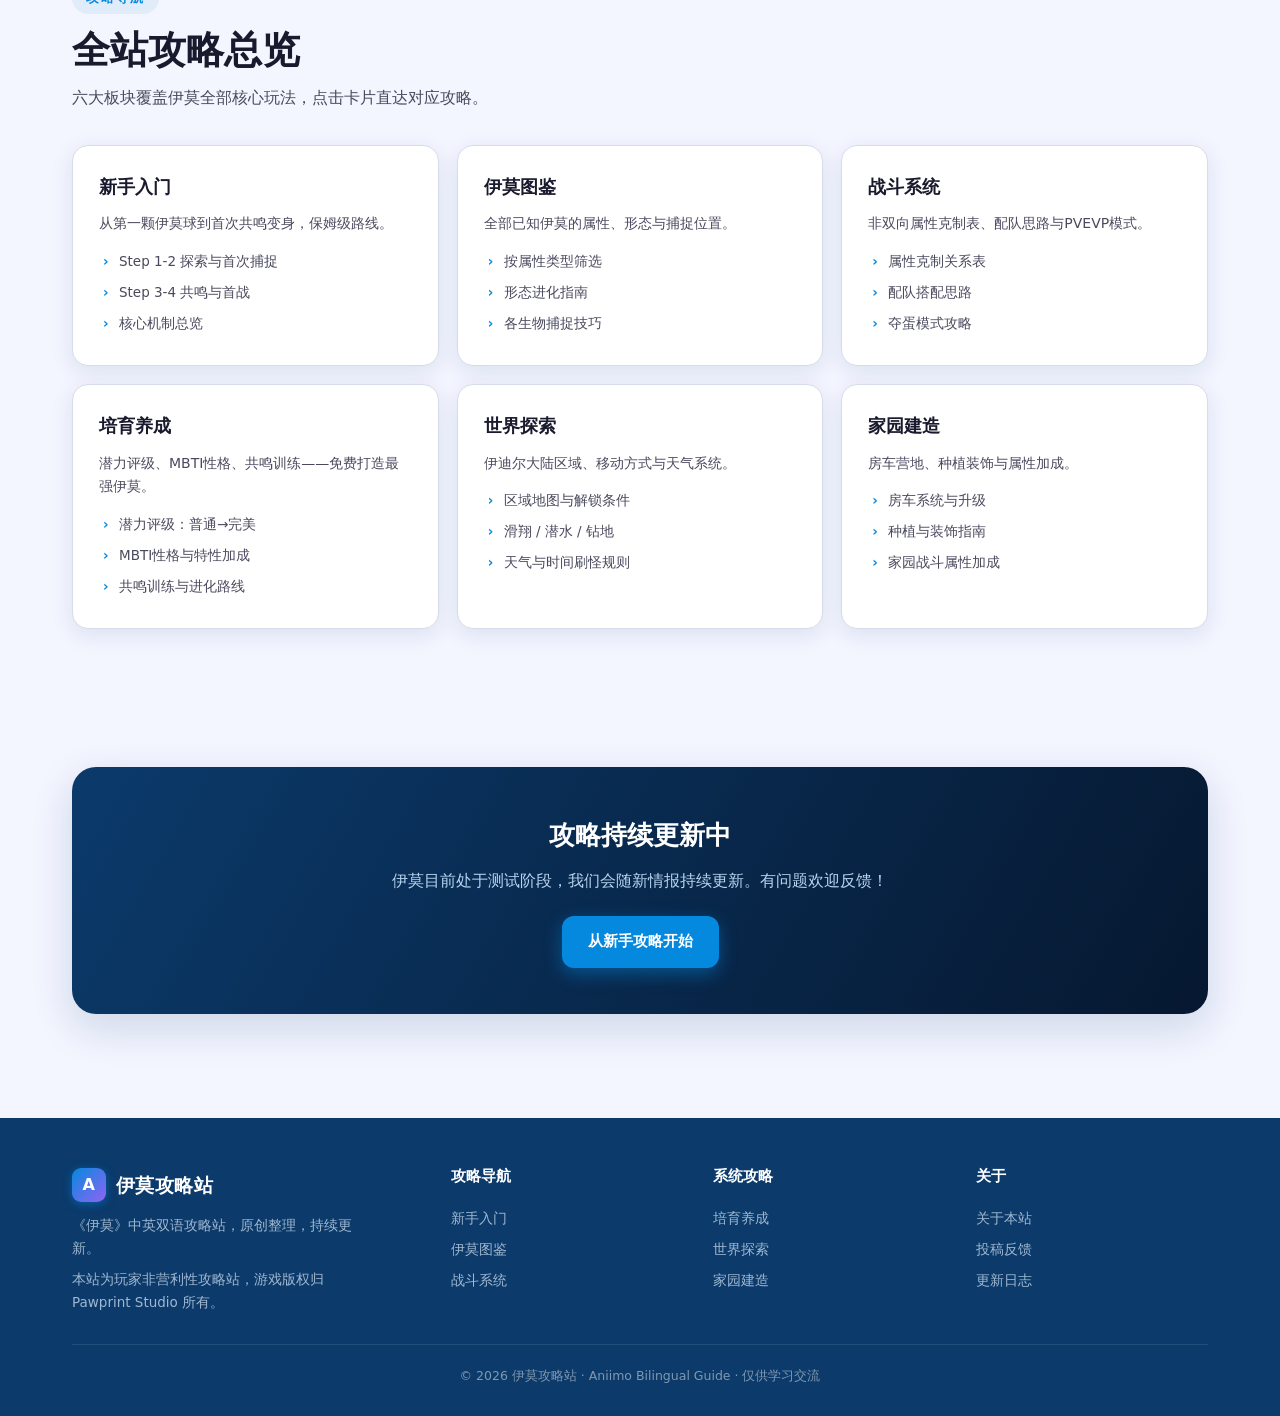
==== commit 7da25896: "v2.0: i18n fixes, codex search, badge translation, weather SVG, dead links, changelog page" ====
--- a/index.html
+++ b/index.html
@@ -6,6 +6,11 @@
 <title>伊莫攻略站 | Aniimo 中英双语游戏攻略</title>
 <meta name="description" content="《伊莫》(Aniimo) 中英双语攻略站：新手入门、伊莫图鉴、属性克制与战斗配队、培育养成深度解析、伊迪尔大陆世界探索、家园房车建造。免费开放世界捉宠RPG一站式攻略。">
 <meta name="keywords" content="伊莫,Aniimo,攻略,捉宠,开放世界,属性克制,培育养成,伊迪尔大陆,家园建造,共鸣变身,Pawprint Studio">
+<link rel="icon" href="data:image/svg+xml,<svg xmlns='http://www.w3.org/2000/svg' viewBox='0 0 100 100'><rect width='100' height='100' rx='20' fill='%230B3A6B'/><text x='50' y='72' font-size='60' font-weight='900' fill='%2373DBFF' text-anchor='middle' font-family='Arial,sans-serif'>A</text></svg>">
+<meta property="og:title" content="伊莫攻略站 | Aniimo 中英双语游戏攻略">
+<meta property="og:description" content="《伊莫》(Aniimo) 中英双语攻略站：新手入门、伊莫图鉴、属性克制与战斗配队、培育养成深度解析、伊迪尔大陆世界探索、家园房车建造。免费开放世界捉宠RPG一站式攻略。">
+<meta property="og:type" content="website">
+<meta name="twitter:card" content="summary">
 <link rel="stylesheet" href="css/style.css">
 <script type="application/ld+json">
 {"@context":"https://schema.org","@type":"WebSite","name":"伊莫攻略站","alternateName":"Aniimo Bilingual Guide","inLanguage":"zh-CN","url":"index.html","about":"《伊莫》(Aniimo) 中英双语攻略站：新手入门、伊莫图鉴、属性克制与战斗配队、培育养成、世界探索、家园建造"}
@@ -164,7 +169,7 @@
       </div>
       <div><h4 data-i18n="foot.nav">攻略导航</h4><a href="getting-started.html" data-en="Beginner">新手入门</a><a href="creatures.html" data-en="Codex">伊莫图鉴</a><a href="combat.html" data-en="Combat">战斗系统</a></div>
       <div><h4 data-i18n="foot.systems">系统攻略</h4><a href="breeding.html" data-en="Breeding">培育养成</a><a href="explore.html" data-en="Explore">世界探索</a><a href="homeland.html" data-en="Homeland">家园建造</a></div>
-      <div><h4 data-i18n="foot.about">关于</h4><a href="#" data-i18n="foot.aboutus">关于本站</a><a href="#" data-i18n="foot.feedback">投稿反馈</a><a href="#" data-i18n="foot.changelog">更新日志</a><a href="#" data-en="Links">友情链接</a></div>
+      <div><h4 data-i18n="foot.about">关于</h4><a href="about.html" data-i18n="foot.aboutus">关于本站</a><a href="https://discord.gg/phDAxhFF9M" target="_blank" rel="noopener" data-i18n="foot.feedback">投稿反馈</a><a href="changelog.html" data-i18n="foot.changelog">更新日志</a></div>
     </div>
     <div class="foot-bottom" data-i18n="foot.copy">© 2026 伊莫攻略站 · Aniimo Bilingual Guide · 仅供学习交流</div>
   </div>
--- a/css/style.css
+++ b/css/style.css
@@ -412,8 +412,144 @@
 .weather-card .w-icon.night{background:linear-gradient(135deg,#6B4A8E,#4A3070)}
 .weather-card .w-icon.fog{background:linear-gradient(135deg,#A0A8C0,#7A8AAA)}
 .weather-card .w-icon.storm{background:linear-gradient(135deg,#4A3070,#9063F3)}
+.weather-card .w-icon.star{background:linear-gradient(135deg,#E8A534,#F5C534)}
 .weather-card h5{font-size:14px;color:var(--heading);margin-bottom:4px}
+.weather-card .w-icon svg{display:block;color:#fff}
 .weather-card p{font-size:12px;color:var(--ink-soft)}
+
+/* ===== CREATURE CARD STATS (Issue 18) ===== */
+.card-stats{margin-top:10px;display:grid;gap:3px}
+.mini-stat{display:flex;align-items:center;gap:6px;font-size:10px}
+.ms-label{width:36px;color:var(--ink-soft);font-weight:700;text-align:right;flex-shrink:0}
+.ms-bar{flex:1;height:5px;background:var(--mist-2);border-radius:3px;overflow:hidden}
+.ms-fill{height:100%;border-radius:3px;transition:.3s}
+.ms-val{width:24px;color:var(--heading);font-weight:700;text-align:right;flex-shrink:0}
+.creature-card{cursor:pointer}
+body.dark .ms-bar{background:#1a2030}
+
+/* Role badges */
+.role-badge{font-size:10px;font-weight:700;padding:2px 8px;border-radius:5px;color:#fff;letter-spacing:.03em}
+.role-dps{background:#E8523A}.role-break{background:#E8A534}.role-heal{background:#52B86A}
+.role-support{background:#0589DF}.role-regen{background:#9063F3}.role-starter{background:#E8C84A}
+
+/* ===== DETAIL MODAL (Issue 2) ===== */
+.modal-overlay{position:fixed;inset:0;z-index:300;background:rgba(6,24,48,.85);backdrop-filter:blur(6px);display:none;align-items:flex-start;justify-content:center;padding:4vh 16px;overflow-y:auto}
+.modal-overlay.show{display:flex}
+.modal-panel{width:100%;max-width:680px;background:var(--card);border:1px solid var(--line);border-radius:18px;box-shadow:var(--shadow-lg);overflow:hidden;margin:auto}
+.modal-body{padding:28px;max-height:86vh;overflow-y:auto}
+.detail-header{display:flex;align-items:center;gap:14px;margin-bottom:16px;position:relative}
+.detail-header .creature-no{width:50px;height:50px;border-radius:13px;display:grid;place-items:center;font-size:15px;font-weight:800;color:#fff;background:linear-gradient(135deg,var(--azure),var(--sky));flex-shrink:0}
+.detail-header h3{font-size:22px;color:var(--heading)}
+.detail-sub{font-size:13px;color:var(--ink-soft);margin-top:2px}
+.modal-close{position:absolute;top:0;right:0;background:none;border:0;cursor:pointer;font-size:26px;color:var(--ink-soft);padding:4px 12px;border-radius:8px;font-weight:700;line-height:1}
+.modal-close:hover{background:var(--mist);color:var(--coral)}
+.detail-desc{font-size:14px;color:var(--ink-soft);margin-bottom:12px;line-height:1.7}
+.detail-types{display:flex;gap:6px;margin-bottom:10px}
+.detail-forms{font-size:13px;color:var(--ink-soft);margin-bottom:14px}
+.detail-forms b{color:var(--heading)}
+
+/* Detail stat bars */
+.detail-stats-grid{display:grid;gap:6px;margin-bottom:18px}
+.stat-row{display:flex;align-items:center;gap:8px;font-size:13px}
+.stat-row-label{width:52px;color:var(--ink-soft);font-weight:700;text-align:right;flex-shrink:0}
+.stat-row-bar{flex:1;height:8px;background:var(--mist-2);border-radius:4px;overflow:hidden}
+.stat-row-fill{height:100%;border-radius:4px;transition:.4s}
+.stat-row-val{width:30px;color:var(--heading);font-weight:800;text-align:left;flex-shrink:0}
+.total-row{border-top:1px solid var(--line);padding-top:6px;margin-top:4px}
+.total-row .stat-row-label{color:var(--heading)}
+.total-row .stat-row-val{font-size:16px;color:var(--azure)}
+
+/* Detail sections */
+.detail-section{margin-top:18px}
+.detail-section h4{font-size:15px;color:var(--heading);margin-bottom:10px;border-left:3px solid var(--azure);padding-left:10px}
+
+/* Skills (Issue 8) */
+.skill-list{display:grid;gap:8px}
+.skill-item{background:var(--mist);border-radius:10px;padding:12px 14px}
+.skill-head{display:flex;justify-content:space-between;align-items:center;flex-wrap:wrap;gap:6px}
+.skill-name{font-weight:700;color:var(--heading);font-size:14px}
+.skill-tags{display:flex;gap:5px;align-items:center;flex-wrap:wrap}
+.skill-type{font-size:11px;font-weight:700;padding:2px 7px;border-radius:4px;background:var(--mist-2);color:var(--ink-soft)}
+.skill-ep{font-size:11px;font-weight:700;padding:2px 7px;border-radius:4px;background:#EDE3F5;color:var(--violet)}
+.skill-stats{font-size:12px;color:var(--ink-soft);margin-top:4px}
+.skill-stats b{color:var(--heading)}
+
+/* Traits (Issue 8) */
+.trait-list{display:grid;gap:8px}
+.trait-item{background:var(--mist);border-radius:10px;padding:12px 14px}
+.trait-name{font-weight:700;color:var(--heading);font-size:14px;margin-bottom:4px}
+.trait-desc{font-size:13px;color:var(--ink-soft)}
+
+/* Habitats */
+.habitat-list{display:flex;gap:6px;flex-wrap:wrap}
+.habitat-tag{font-size:12px;font-weight:600;background:var(--mist);padding:4px 10px;border-radius:6px;color:var(--ink-soft)}
+
+/* Evolution chain (Issue 7) */
+.evo-chain{display:flex;align-items:center;gap:8px;flex-wrap:wrap;padding:10px 0}
+.evo-node{text-align:center;cursor:pointer;padding:10px 14px;border-radius:12px;background:var(--mist);border:2px solid transparent;transition:.2s;min-width:80px}
+.evo-node:hover{border-color:var(--azure);transform:translateY(-2px)}
+.evo-node.current{border-color:var(--violet);background:#EDE3F5}
+body.dark .evo-node.current{background:#2A2440}
+.evo-num{font-size:11px;color:var(--ink-soft);font-weight:700}
+.evo-name{font-size:13px;font-weight:700;color:var(--heading);margin-top:2px}
+.evo-arrow{font-size:18px;color:var(--azure);font-weight:800}
+
+/* Detail source */
+.detail-source{font-size:11px;color:var(--ink-soft);margin-top:16px;padding:8px 12px;background:var(--mist);border-radius:8px;border-left:3px solid var(--leaf)}
+
+/* ===== TIER LIST (Issue 5) ===== */
+.tier-list-box{margin-top:10px}
+.tier-row{display:flex;align-items:flex-start;gap:0;margin-bottom:8px;background:var(--card);border-radius:10px;overflow:hidden;box-shadow:var(--shadow)}
+.tier-label{width:50px;min-height:50px;display:grid;place-items:center;font-size:16px;font-weight:900;flex-shrink:0;writing-mode:vertical-lr;text-orientation:upright;letter-spacing:0}
+.tier-creatures{flex:1;display:flex;flex-wrap:wrap;gap:6px;padding:8px}
+.tier-creature{display:flex;align-items:center;gap:5px;background:var(--mist);padding:5px 10px;border-radius:8px;cursor:pointer;transition:.15s;font-size:12px;font-weight:600}
+.tier-creature:hover{background:var(--azure);color:#fff;transform:translateY(-1px)}
+.tier-creature:hover .type-badge{opacity:.8}
+.tier-mode-btns{display:flex;gap:8px;margin-bottom:12px}
+.tier-mode-btn{padding:8px 20px;border-radius:10px;border:2px solid var(--line);background:var(--card);color:var(--ink-soft);font-weight:700;font-size:14px;cursor:pointer;transition:.18s}
+.tier-mode-btn.active{border-color:var(--azure);color:var(--azure);background:#E1ECFA}
+body.dark .tier-mode-btn.active{background:#1A2440}
+
+/* ===== DATA UPDATE BANNER (Issue 10) ===== */
+.update-banner{display:flex;align-items:center;gap:10px;padding:10px 16px;background:linear-gradient(90deg,#E1F5E1,var(--mist));border-radius:10px;margin-bottom:20px;font-size:13px}
+body.dark .update-banner{background:linear-gradient(90deg,#1A2818,var(--mist-2))}
+.update-banner .dot{width:8px;height:8px;border-radius:50%;background:var(--leaf);flex-shrink:0;animation:pulse 2s infinite}
+@keyframes pulse{0%,100%{opacity:1}50%{opacity:.4}}
+.update-banner b{color:var(--heading)}
+.update-banner .src-tag{font-size:11px;font-weight:700;padding:2px 8px;border-radius:5px;margin-left:auto}
+.src-tag.official{background:#E1F5E1;color:#2e7d32}
+.src-tag.beta{background:#EDE3F5;color:var(--violet)}
+
+/* ===== SEARCH HIGHLIGHT (Issue 11) ===== */
+.search-results .sr-item.selected{background:var(--mist);border-left:3px solid var(--azure)}
+.search-results mark{background:#F5C534;color:var(--ink);border-radius:2px;padding:0 2px;font-weight:700}
+
+/* ===== TOC SIDEBAR (Issue 6) ===== */
+.toc-sidebar{position:sticky;top:78px;max-height:calc(100vh - 90px);overflow-y:auto;padding:16px 0}
+.toc-sidebar h4{font-size:13px;color:var(--heading);margin-bottom:10px;text-transform:uppercase;letter-spacing:.05em}
+.toc-sidebar ul{list-style:none}
+.toc-sidebar li{margin:0}
+.toc-sidebar a{display:block;font-size:13px;color:var(--ink-soft);padding:5px 10px;border-radius:6px;transition:.15s;border-left:2px solid transparent}
+.toc-sidebar a:hover{background:var(--mist);color:var(--azure);border-left-color:var(--azure)}
+.toc-sidebar a.active{color:var(--azure);border-left-color:var(--azure);font-weight:700}
+.toc-layout{display:grid;grid-template-columns:200px 1fr;gap:24px}
+.toc-content{min-width:0}
+
+/* ===== CODEX FILTERS (Issue 4) ===== */
+.filter-bar{display:flex;gap:10px;flex-wrap:wrap;margin-bottom:16px;align-items:center}
+.filter-bar select{padding:8px 12px;border:1.5px solid var(--line);border-radius:8px;font-size:13px;font-family:inherit;outline:0;background:var(--card);color:var(--ink);transition:.15s;cursor:pointer}
+.filter-bar select:focus{border-color:var(--azure)}
+.filter-bar input{padding:8px 12px;border:1.5px solid var(--line);border-radius:8px;font-size:13px;font-family:inherit;outline:0;background:var(--card);color:var(--ink);flex:1;min-width:150px}
+.filter-bar input:focus{border-color:var(--azure)}
+.filter-bar label{font-size:12px;font-weight:700;color:var(--ink-soft)}
+.codex-count{font-size:13px;color:var(--ink-soft);margin-bottom:12px}
+.codex-count b{color:var(--heading)}
+
+/* ===== MOBILE TYPE CHART (Issue 15) ===== */
+.type-chart-wrap{position:relative}
+.type-chart td.row-head{position:sticky;left:0;z-index:5;background:var(--mist-2)}
+.type-chart th:first-child{position:sticky;left:0;z-index:6;background:var(--sky-deep)}
+body.dark .type-chart td.row-head{background:var(--mist-2)}
 
 /* ===== RESPONSIVE ===== */
 @media(max-width:880px){
@@ -434,6 +570,13 @@
   .cta-strip{padding:32px 20px}
   .cta-strip h3{font-size:22px}
 }
+@media(max-width:880px){
+  .toc-layout{grid-template-columns:1fr}
+  .toc-sidebar{display:none}
+  .filter-bar{flex-direction:column;align-items:stretch}
+  .filter-bar select,.filter-bar input{width:100%}
+  .tier-creatures{flex-direction:column}
+}
 @media(max-width:520px){
   .quick{grid-template-columns:1fr}
   .foot-grid{grid-template-columns:1fr}
@@ -444,4 +587,7 @@
   .wrap{padding:0 16px}
   h2.title{font-size:24px}
   .fcard,.qcard,.map-card,.rv-card,.creature-card,.team-card{padding:18px}
-}
+  .modal-body{padding:18px}
+  .detail-header h3{font-size:18px}
+  .evo-node{min-width:60px;padding:8px 10px}
+}
